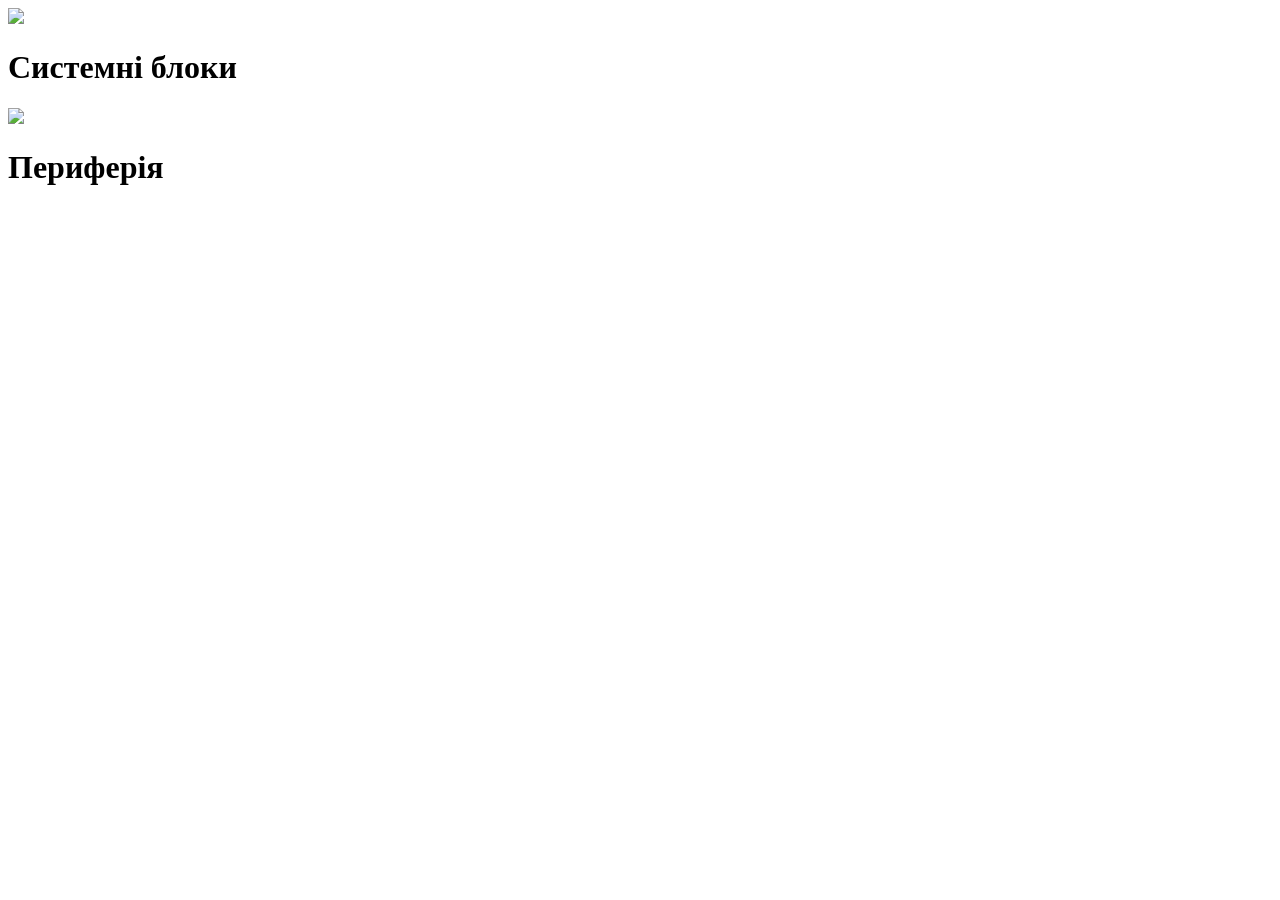
==== src/index.html @ f4bab84b "Update index.html" ====
<!DOCTYPE html>
<html lang="en">
<head>
    <meta charset="UTF-8">
    <meta name="viewport" content="width=device-width, initial-scale=1.0">
    <title>sigma</title>
    <link rel="stylesheet" href="style.css">
</head>
<body>
    <header>
        <div class="system">
            <div class="systemimg">
            <img src="images/systemimg.png">
            </div>
            <h1 class="systemtext">Системні блоки</h1>
        </div>
        <div class="items">
            <div class="itemimg">
            <img src="images/image 3 (1).png">
            </div>
            <h1 class="itemtext">Периферія</h1>
        </div>



        
        
    </header>
</body>
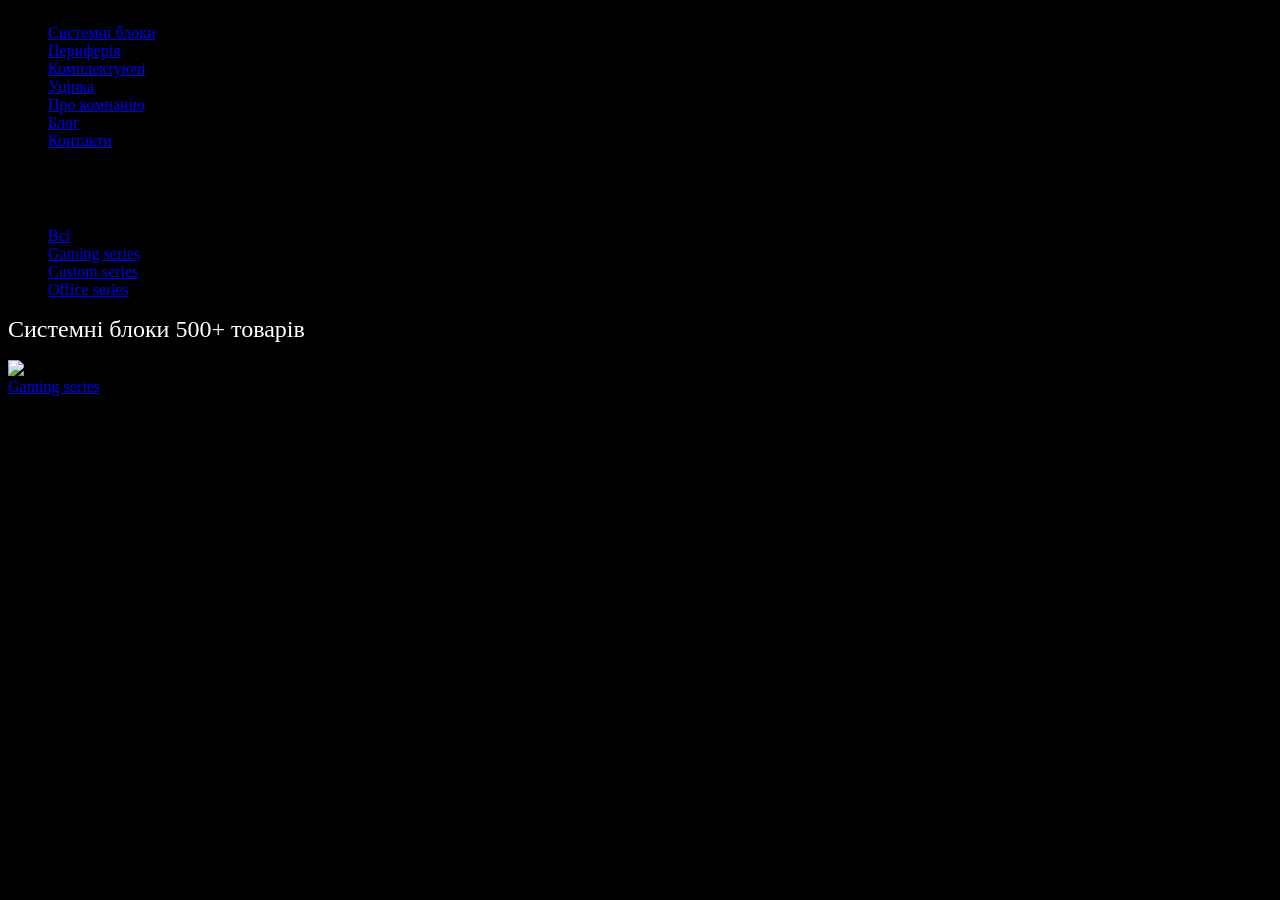
==== commit c8adeb55: "Update index.html" ====
--- a/src/index.html
+++ b/src/index.html
@@ -1,29 +1,72 @@
-<!DOCTYPE html>
-<html lang="en">
+<!doctype html>
+<html lang="eng">
+
 <head>
-    <meta charset="UTF-8">
-    <meta name="viewport" content="width=device-width, initial-scale=1.0">
-    <title>sigma</title>
-    <link rel="stylesheet" href="style.css">
+  <meta charset="utf-8" />
+  <meta name="viewport" content="width=device-width,initial-scale=1" />
+  <title>Магазин для геймерів</title>
+  <link rel="stylesheet" href="style.css">
 </head>
+
 <body>
-    <header>
-        <div class="system">
-            <div class="systemimg">
-            <img src="images/systemimg.png">
-            </div>
-            <h1 class="systemtext">Системні блоки</h1>
+  <div class="systemb">
+    <header class="systemb_header">
+      <nav class="topnavigation">
+        <ul class="topnavhref">
+          <li><a href=".">Системні блоки</a></li>
+          <li><a href=".">Периферія</a></li>
+          <li><a href=".">Комплектуючі</a></li>
+          <li><a href=".">Уцінка</a></li>
+          <li><a href=".">Про компанію</a></li>
+          <li><a href="https://www.instagram.com/flick.ua/">Блог</a></li>
+          <li><a href="#">Контакти</a></li>
+        </ul>
+      </nav>
+    </header>
+
+    <div class="sidenav">
+      <aside class="sidenav1">
+        <div class="sidecard">
+          <h4 class="sidetitle">Категорії</h4>
+          <ul class="sidelist">
+            <li><a class="all" href="#">Всі</a></li>
+            <li><a href="#">Gaming series</a></li>
+            <li><a href="#">Custom series</a></li>
+            <li><a href="#">Office series</a></li>
+          </ul>
         </div>
-        <div class="items">
-            <div class="itemimg">
-            <img src="images/image 3 (1).png">
-            </div>
-            <h1 class="itemtext">Периферія</h1>
-        </div>
+      </aside>
 
 
-
-        
-        
-    </header>
-</body>
+      <main class="mainlist">
+        <div class="mainhead">
+          <h1 class="maintitle">Системні блоки <span class="maincount">500+ товарів</span></h1>
+        </div>
+      
+        <section class="pccards">
+      
+          <article class="systemcards">
+      
+      
+            <div class="cardimage">
+              <img src="images/pc5060img.png" alt="Core i9 14900KF / RTX 5090">
+            </div>
+      
+            <div class="cardbody">
+              <a class="cardcategory" href="#">Gaming series</a>
+              <h3 class="cardtitle">Core i9 14900KF / RTX 5090</h3>
+      
+              <ul class="carddesk">
+                <li><span class="descname">Процесор:</span> <span class="descname1"> Core i9-14900KF</span></li>
+                <li><span class="descname">Відеокарта:</span> GeForce RTX 5090, 32GB</li>
+                <li><span class="descname">ОЗП:</span> 64GB (2×32) DDR5 6000 MHz</li>
+              </ul>
+      
+              <div class="cardprice">
+                <span class="cardprice1">52 731 <small>грн</small></span>
+              </div>
+            </div>
+          </article>
+      </body>
+      
+      </html>
--- a/src/style.css
+++ b/src/style.css
@@ -0,0 +1,40 @@
+body{
+    background-color: black;
+}
+
+
+h1{
+font-family: 'Inter';
+font-style: normal;
+font-weight: 400;
+font-size: 24px;
+line-height: 29px;
+color: #FFFFFF;
+
+}
+
+header{
+    display: flex;
+    flex-direction: row;
+    gap:100px
+}
+
+.systemtext{
+    margin-left: 60px;
+    margin-top:-30px;
+}
+
+.systemimg{
+    margin-top: 60px;
+    margin-left: 20px;
+}
+
+.itemimg{
+    margin-top: 60px;
+    margin-left:-40px
+    
+}
+
+.itemtext{
+    margin-top:-33px
+}
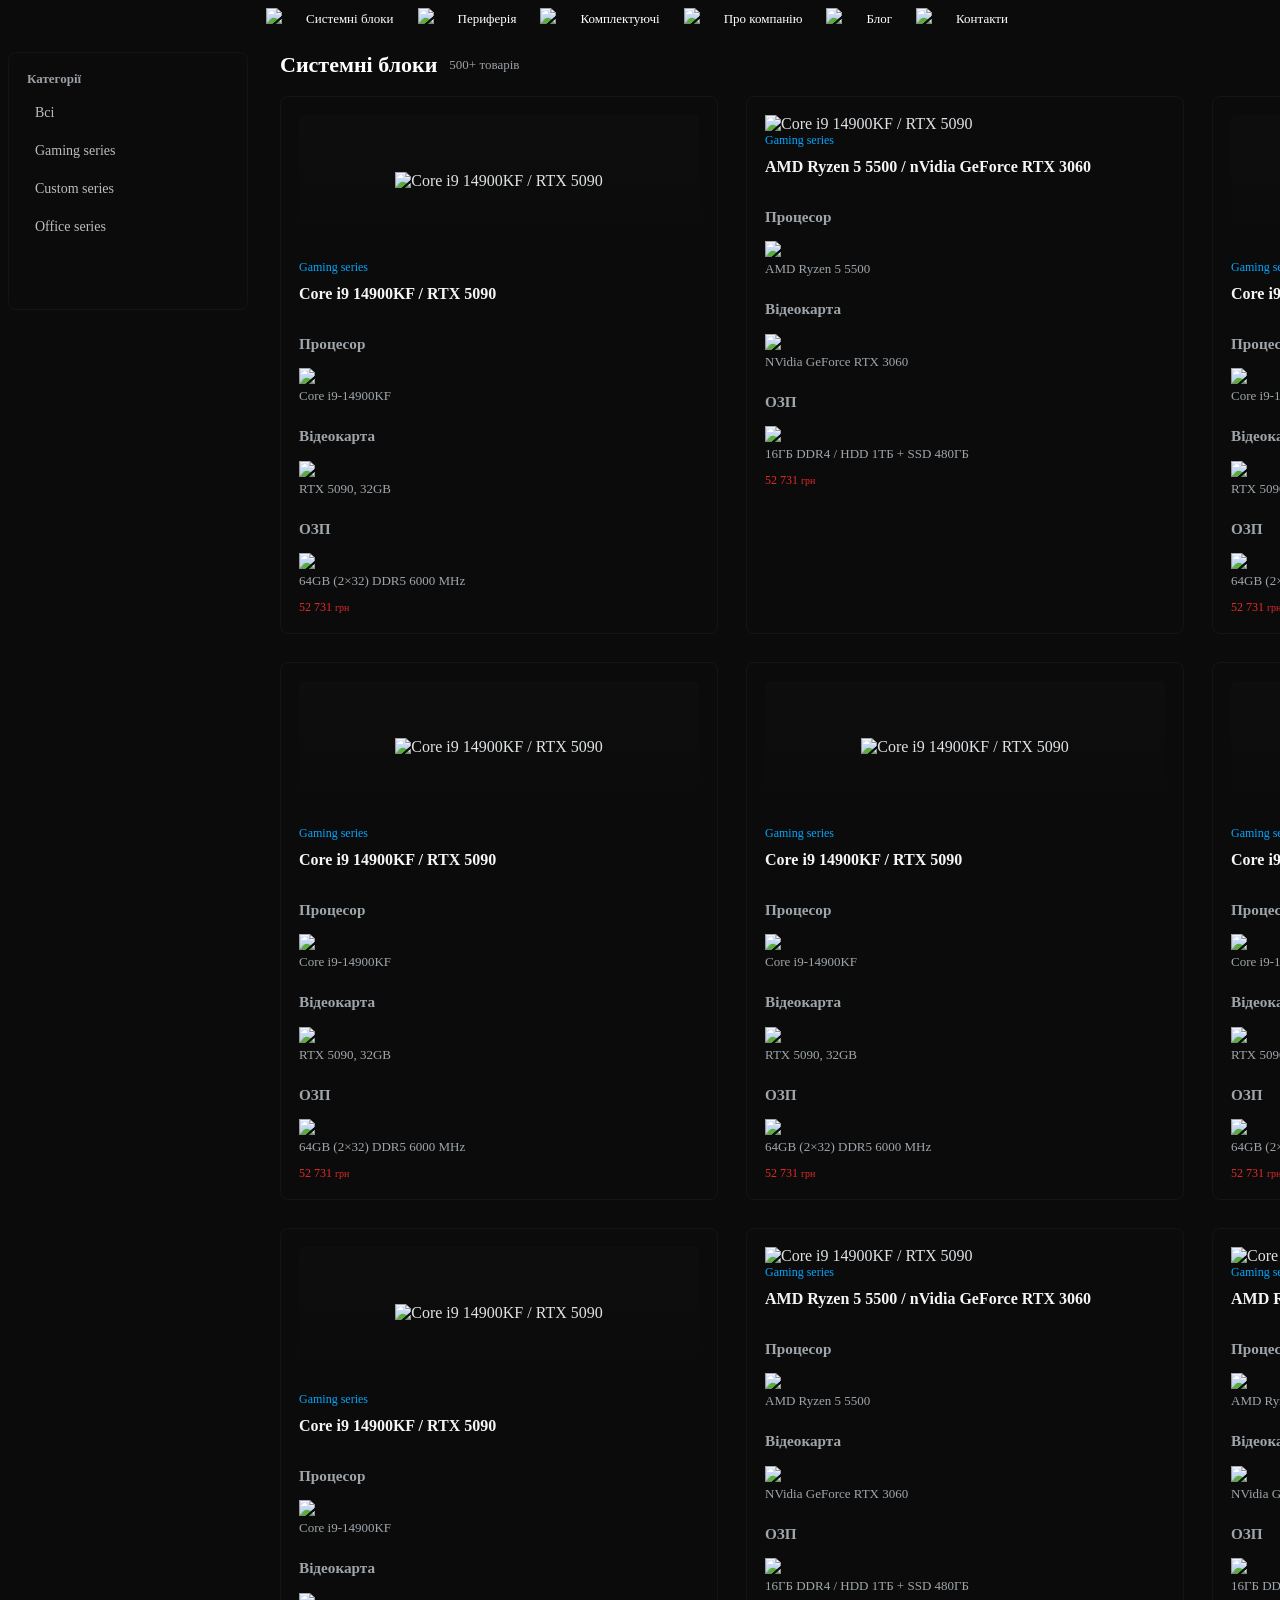
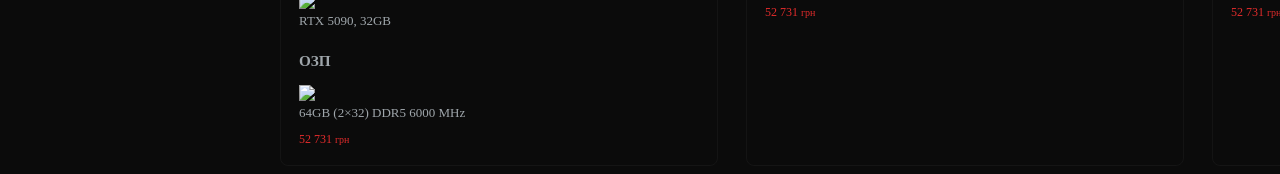
==== commit 5d0b335f: "Update index.html" ====
--- a/src/index.html
+++ b/src/index.html
@@ -13,15 +13,36 @@
     <header class="systemb_header">
       <nav class="topnavigation">
         <ul class="topnavhref">
-          <li><a href=".">Системні блоки</a></li>
-          <li><a href=".">Периферія</a></li>
+          <div class="headerimg">
+            <img src="images/systemblocks.png">
+          </div>
+          <div class="currentpage">
+            <li><a href=".">Системні блоки</a></li>
+          </div>
+          <div class="headerimg">
+            <img src="images/screen.png">
+          </div>
+          <li><a href="screen(page 2)/">Периферія</a></li>
+          <div class="headerimg">
+            <img src="images/cpu.png">
+          </div>
           <li><a href=".">Комплектуючі</a></li>
-          <li><a href=".">Уцінка</a></li>
+
+          <div class="headerimg">
+            <img src="images/abtus.png">
+          </div>
           <li><a href=".">Про компанію</a></li>
+          <div class="headerimg">
+            <img src="images/blog.png">
+          </div>
           <li><a href="https://www.instagram.com/flick.ua/">Блог</a></li>
+          <div class="headerimg">
+            <img src="images/kontakti.png">
+          </div>
           <li><a href="#">Контакти</a></li>
         </ul>
       </nav>
+
     </header>
 
     <div class="sidenav">
@@ -42,31 +63,370 @@
         <div class="mainhead">
           <h1 class="maintitle">Системні блоки <span class="maincount">500+ товарів</span></h1>
         </div>
-      
+
         <section class="pccards">
-      
-          <article class="systemcards">
-      
-      
-            <div class="cardimage">
-              <img src="images/pc5060img.png" alt="Core i9 14900KF / RTX 5090">
-            </div>
-      
-            <div class="cardbody">
-              <a class="cardcategory" href="#">Gaming series</a>
-              <h3 class="cardtitle">Core i9 14900KF / RTX 5090</h3>
-      
-              <ul class="carddesk">
-                <li><span class="descname">Процесор:</span> <span class="descname1"> Core i9-14900KF</span></li>
-                <li><span class="descname">Відеокарта:</span> GeForce RTX 5090, 32GB</li>
-                <li><span class="descname">ОЗП:</span> 64GB (2×32) DDR5 6000 MHz</li>
-              </ul>
-      
-              <div class="cardprice">
-                <span class="cardprice1">52 731 <small>грн</small></span>
-              </div>
-            </div>
-          </article>
-      </body>
-      
-      </html>
+
+          <article class="systemcards">
+
+
+            <div class="cardimage">
+              <img src="images/pc5060img.png" alt="Core i9 14900KF / RTX 5090">
+            </div>
+
+            <div class="cardbody">
+              <a class="cardcategory" href="#">Gaming series</a>
+              <h3 class="cardtitle">Core i9 14900KF / RTX 5090</h3>
+
+              <ul class="carddesk">
+                <li>
+                  <h1 class="descdesc">Процесор</h1>
+                  <div class="descimg">
+                    <img src="images/cpu.png">
+                  </div>
+                  <span class="descname"> Core i9-14900KF</span>
+                </li>
+                <li>
+                  <h1 class="descdesc">Відеокарта</h1>
+                  <div class="descimg">
+                    <img src="images/ddr1.png">
+                  </div>
+                  <span class="descname"> RTX 5090, 32GB</span>
+                </li>
+                <li>
+                  <h1 class="descdesc">ОЗП</h1>
+                  <div class="descimg">
+                    <img src="images/ddr.png">
+                  </div>
+                  <span class="descname"> 64GB (2×32) DDR5 6000 MHz</span>
+                </li>
+              </ul>
+
+              <div class="cardprice">
+                <span class="cardprice1">52 731 <small>грн</small></span>
+              </div>
+            </div>
+          </article>
+          <article class="systemcards">
+
+
+            <div class="carddimage">
+              <img src="images/pcamd.png" alt="Core i9 14900KF / RTX 5090">
+            </div>
+
+            <div class="cardbody">
+              <a class="cardcategory" href="#">Gaming series</a>
+              <h3 class="cardtitle">AMD Ryzen 5 5500 / nVidia GeForce RTX 3060</h3>
+
+              <ul class="carddesk">
+                <li>
+                  <h1 class="descdesc">Процесор</h1>
+                  <div class="descimg">
+                    <img src="images/cpu.png">
+                  </div>
+                  <span class="descname"> AMD Ryzen 5 5500</span>
+                </li>
+                <li>
+                  <h1 class="descdesc">Відеокарта</h1>
+                  <div class="descimg">
+                    <img src="images/ddr1.png">
+                  </div>
+                  <span class="descname"> NVidia GeForce RTX 3060</span>
+                </li>
+                <li>
+                  <h1 class="descdesc">ОЗП</h1>
+                  <div class="descimg">
+                    <img src="images/ddr.png">
+                  </div>
+                  <span class="descname"> 16ГБ DDR4 / HDD 1ТБ + SSD 480ГБ</span>
+                </li>
+              </ul>
+
+              <div class="cardprice">
+                <span class="cardprice1">52 731 <small>грн</small></span>
+              </div>
+            </div>
+          </article>
+          <article class="systemcards">
+
+
+            <div class="cardimage">
+              <img src="images/pc5060img.png" alt="Core i9 14900KF / RTX 5090">
+            </div>
+
+            <div class="cardbody">
+              <a class="cardcategory" href="#">Gaming series</a>
+              <h3 class="cardtitle">Core i9 14900KF / RTX 5090</h3>
+
+              <ul class="carddesk">
+                <li>
+                  <h1 class="descdesc">Процесор</h1>
+                  <div class="descimg">
+                    <img src="images/cpu.png">
+                  </div>
+                  <span class="descname"> Core i9-14900KF</span>
+                </li>
+                <li>
+                  <h1 class="descdesc">Відеокарта</h1>
+                  <div class="descimg">
+                    <img src="images/ddr1.png">
+                  </div>
+                  <span class="descname"> RTX 5090, 32GB</span>
+                </li>
+                <li>
+                  <h1 class="descdesc">ОЗП</h1>
+                  <div class="descimg">
+                    <img src="images/ddr.png">
+                  </div>
+                  <span class="descname"> 64GB (2×32) DDR5 6000 MHz</span>
+                </li>
+              </ul>
+
+              <div class="cardprice">
+                <span class="cardprice1">52 731 <small>грн</small></span>
+              </div>
+            </div>
+          </article>
+          <article class="systemcards">
+
+
+            <div class="cardimage">
+              <img src="images/pc5060img.png" alt="Core i9 14900KF / RTX 5090">
+            </div>
+
+            <div class="cardbody">
+              <a class="cardcategory" href="#">Gaming series</a>
+              <h3 class="cardtitle">Core i9 14900KF / RTX 5090</h3>
+
+              <ul class="carddesk">
+                <li>
+                  <h1 class="descdesc">Процесор</h1>
+                  <div class="descimg">
+                    <img src="images/cpu.png">
+                  </div>
+                  <span class="descname"> Core i9-14900KF</span>
+                </li>
+                <li>
+                  <h1 class="descdesc">Відеокарта</h1>
+                  <div class="descimg">
+                    <img src="images/ddr1.png">
+                  </div>
+                  <span class="descname"> RTX 5090, 32GB</span>
+                </li>
+                <li>
+                  <h1 class="descdesc">ОЗП</h1>
+                  <div class="descimg">
+                    <img src="images/ddr.png">
+                  </div>
+                  <span class="descname"> 64GB (2×32) DDR5 6000 MHz</span>
+                </li>
+              </ul>
+
+              <div class="cardprice">
+                <span class="cardprice1">52 731 <small>грн</small></span>
+              </div>
+            </div>
+          </article>
+          <article class="systemcards">
+
+
+            <div class="cardimage">
+              <img src="images/pc5060img.png" alt="Core i9 14900KF / RTX 5090">
+            </div>
+
+            <div class="cardbody">
+              <a class="cardcategory" href="#">Gaming series</a>
+              <h3 class="cardtitle">Core i9 14900KF / RTX 5090</h3>
+
+              <ul class="carddesk">
+                <li>
+                  <h1 class="descdesc">Процесор</h1>
+                  <div class="descimg">
+                    <img src="images/cpu.png">
+                  </div>
+                  <span class="descname"> Core i9-14900KF</span>
+                </li>
+                <li>
+                  <h1 class="descdesc">Відеокарта</h1>
+                  <div class="descimg">
+                    <img src="images/ddr1.png">
+                  </div>
+                  <span class="descname"> RTX 5090, 32GB</span>
+                </li>
+                <li>
+                  <h1 class="descdesc">ОЗП</h1>
+                  <div class="descimg">
+                    <img src="images/ddr.png">
+                  </div>
+                  <span class="descname"> 64GB (2×32) DDR5 6000 MHz</span>
+                </li>
+              </ul>
+
+              <div class="cardprice">
+                <span class="cardprice1">52 731 <small>грн</small></span>
+              </div>
+            </div>
+          </article>
+          <article class="systemcards">
+
+
+            <div class="cardimage">
+              <img src="images/pc5060img.png" alt="Core i9 14900KF / RTX 5090">
+            </div>
+
+            <div class="cardbody">
+              <a class="cardcategory" href="#">Gaming series</a>
+              <h3 class="cardtitle">Core i9 14900KF / RTX 5090</h3>
+
+              <ul class="carddesk">
+                <li>
+                  <h1 class="descdesc">Процесор</h1>
+                  <div class="descimg">
+                    <img src="images/cpu.png">
+                  </div>
+                  <span class="descname"> Core i9-14900KF</span>
+                </li>
+                <li>
+                  <h1 class="descdesc">Відеокарта</h1>
+                  <div class="descimg">
+                    <img src="images/ddr1.png">
+                  </div>
+                  <span class="descname"> RTX 5090, 32GB</span>
+                </li>
+                <li>
+                  <h1 class="descdesc">ОЗП</h1>
+                  <div class="descimg">
+                    <img src="images/ddr.png">
+                  </div>
+                  <span class="descname"> 64GB (2×32) DDR5 6000 MHz</span>
+                </li>
+              </ul>
+
+              <div class="cardprice">
+                <span class="cardprice1">52 731 <small>грн</small></span>
+              </div>
+            </div>
+          </article>
+          <article class="systemcards">
+
+
+            <div class="cardimage">
+              <img src="images/pc5060img.png" alt="Core i9 14900KF / RTX 5090">
+            </div>
+
+            <div class="cardbody">
+              <a class="cardcategory" href="#">Gaming series</a>
+              <h3 class="cardtitle">Core i9 14900KF / RTX 5090</h3>
+
+              <ul class="carddesk">
+                <li>
+                  <h1 class="descdesc">Процесор</h1>
+                  <div class="descimg">
+                    <img src="images/cpu.png">
+                  </div>
+                  <span class="descname"> Core i9-14900KF</span>
+                </li>
+                <li>
+                  <h1 class="descdesc">Відеокарта</h1>
+                  <div class="descimg">
+                    <img src="images/ddr1.png">
+                  </div>
+                  <span class="descname"> RTX 5090, 32GB</span>
+                </li>
+                <li>
+                  <h1 class="descdesc">ОЗП</h1>
+                  <div class="descimg">
+                    <img src="images/ddr.png">
+                  </div>
+                  <span class="descname"> 64GB (2×32) DDR5 6000 MHz</span>
+                </li>
+              </ul>
+
+              <div class="cardprice">
+                <span class="cardprice1">52 731 <small>грн</small></span>
+              </div>
+            </div>
+          </article>
+          <article class="systemcards">
+            <div class="carddimage">
+              <img src="images/pcamd.png" alt="Core i9 14900KF / RTX 5090">
+            </div>
+
+            <div class="cardbody">
+              <a class="cardcategory" href="#">Gaming series</a>
+              <h3 class="cardtitle">AMD Ryzen 5 5500 / nVidia GeForce RTX 3060</h3>
+
+              <ul class="carddesk">
+                <li>
+                  <h1 class="descdesc">Процесор</h1>
+                  <div class="descimg">
+                    <img src="images/cpu.png">
+                  </div>
+                  <span class="descname"> AMD Ryzen 5 5500</span>
+                </li>
+                <li>
+                  <h1 class="descdesc">Відеокарта</h1>
+                  <div class="descimg">
+                    <img src="images/ddr1.png">
+                  </div>
+                  <span class="descname"> NVidia GeForce RTX 3060</span>
+                </li>
+                <li>
+                  <h1 class="descdesc">ОЗП</h1>
+                  <div class="descimg">
+                    <img src="images/ddr.png">
+                  </div>
+                  <span class="descname"> 16ГБ DDR4 / HDD 1ТБ + SSD 480ГБ</span>
+                </li>
+              </ul>
+
+              <div class="cardprice">
+                <span class="cardprice1">52 731 <small>грн</small></span>
+              </div>
+            </div>
+          </article>
+
+
+          <article class="systemcards">
+
+
+            <div class="carddimage">
+              <img src="images/pcamd.png" alt="Core i9 14900KF / RTX 5090">
+            </div>
+
+            <div class="cardbody">
+              <a class="cardcategory" href="#">Gaming series</a>
+              <h3 class="cardtitle">AMD Ryzen 5 5500 / nVidia GeForce RTX 3060</h3>
+
+              <ul class="carddesk">
+                <li>
+                  <h1 class="descdesc">Процесор</h1>
+                  <div class="descimg">
+                    <img src="images/cpu.png">
+                  </div>
+                  <span class="descname"> AMD Ryzen 5 5500</span>
+                </li>
+                <li>
+                  <h1 class="descdesc">Відеокарта</h1>
+                  <div class="descimg">
+                    <img src="images/ddr1.png">
+                  </div>
+                  <span class="descname"> NVidia GeForce RTX 3060</span>
+                </li>
+                <li>
+                  <h1 class="descdesc">ОЗП</h1>
+                  <div class="descimg">
+                    <img src="images/ddr.png">
+                  </div>
+                  <span class="descname"> 16ГБ DDR4 / HDD 1ТБ + SSD 480ГБ</span>
+                </li>
+              </ul>
+
+              <div class="cardprice">
+                <span class="cardprice1">52 731 <small>грн</small></span>
+              </div>
+            </div>
+          </article>
+
+
+</body>
+</html>
--- a/src/style.css
+++ b/src/style.css
@@ -1,40 +1,213 @@
-body{
-    background-color: black;
-}
-
-
-h1{
-font-family: 'Inter';
-font-style: normal;
-font-weight: 400;
-font-size: 24px;
-line-height: 29px;
-color: #FFFFFF;
-
-}
-
-header{
-    display: flex;
-    flex-direction: row;
-    gap:100px
-}
-
-.systemtext{
-    margin-left: 60px;
-    margin-top:-30px;
-}
-
-.systemimg{
-    margin-top: 60px;
-    margin-left: 20px;
-}
-
-.itemimg{
-    margin-top: 60px;
-    margin-left:-40px
-    
-}
-
-.itemtext{
-    margin-top:-33px
-}
+body {
+  background-color: #0b0b0b;
+}
+
+
+.systemb_header {
+  display: flex;
+  justify-content: center;
+  margin-bottom: 18px;
+}
+
+.topnavhref {
+  list-style: none;
+  display: flex;
+  gap: 18px;
+  margin: 0;
+  padding: 0;
+  align-items: center;
+}
+
+.topnavhref a {
+  color: white;
+  text-decoration: none;
+  font-size: 13px;
+  padding: 4px 6px;
+}
+
+.topnavhref a:hover {
+  color: #06a6ff;
+}
+
+.sidenav {
+  display: grid;
+  grid-template-columns: 240px 1fr;
+  gap: 32px;
+  align-items: start;
+}
+
+
+.sidenav1 {
+  padding-top: 6px;
+}
+
+.sidecard {
+  border: 1px solid rgba(255, 255, 255, 0.04);
+  padding: 18px;
+  border-radius: 8px;
+  min-height: 220px;
+  color: #bdbdbd;
+}
+
+.sidetitle {
+  margin: 0 0 12px 0;
+  font-size: 13px;
+  color: #9aa0a6;
+}
+
+.sidelist {
+  list-style: none;
+  margin: 0;
+  padding: 0;
+  display: flex;
+  flex-direction: column;
+  gap: 10px;
+}
+
+.sidelist a {
+  color: #bdbdbd;
+  text-decoration: none;
+  font-size: 14px;
+  padding: 6px 8px;
+  border-radius: 6px;
+  display: inline-block;
+}
+
+.sidelist a:hover {
+  color: #06a6ff;
+}
+
+
+
+.mainlist {
+  padding-top: 6px;
+}
+
+
+.mainhead {
+  margin-bottom: 18px;
+}
+
+.maintitle {
+  color: #fff;
+  font-size: 22px;
+  margin: 0;
+  font-weight: 600;
+  display: flex;
+  align-items: center;
+  gap: 12px;
+}
+
+.maincount {
+  color: #9aa0a6;
+  font-weight: 400;
+  font-size: 13px;
+}
+
+
+.pccards {
+  display: grid;
+  grid-template-columns: repeat(3, 1fr);
+  gap: 28px;
+}
+
+
+.systemcards {
+  position: relative;
+  width: 400px;
+  height: 500px;
+  padding: 18px;
+  border-radius: 8px;
+  border: 1px solid rgba(255, 255, 255, 0.04);
+  display: flex;
+  flex-direction: column;
+  color: #dfe3e5;
+}
+
+
+.card-badge {
+  position: absolute;
+  top: -10px;
+  left: 16px;
+  background: #ffffff;
+  color: #0b0b0b;
+  font-weight: 600;
+  font-size: 12px;
+  padding: 6px 10px;
+  border-radius: 8px;
+  box-shadow: 0 4px 10px rgba(0, 0, 0, 0.2);
+}
+
+
+.cardimage {
+  height: 180px;
+  display: flex;
+  align-items: center;
+  justify-content: center;
+  margin-bottom: 12px;
+  border-radius: 6px;
+  overflow: hidden;
+  background: linear-gradient(180deg, rgba(255, 255, 255, 0.01), rgba(255, 255, 255, 0.00));
+}
+
+.cardimage img {
+  max-height: 170px;
+  object-fit: contain;
+  display: block;
+}
+
+.cardbody {
+  display: flex;
+  flex-direction: column;
+  gap: 10px;
+  flex: 1;
+}
+
+
+.cardcategory {
+  color: #06a6ff;
+  font-size: 12px;
+  text-decoration: none;
+}
+
+
+.cardtitle {
+  margin: 0;
+  font-size: 16px;
+  color: #f5f5f5;
+  line-height: 1.18;
+}
+
+
+.carddesk {
+  list-style: none;
+  margin: 6px 0 0;
+  padding: 0;
+  color: #9fa6ab;
+  font-size: 13px;
+  display: flex;
+  flex-direction: column;
+  gap: 8px;
+}
+
+
+
+
+.product-bottom {
+  margin-top: auto;
+  display: flex;
+  align-items: center;
+  justify-content: space-between;
+}
+
+.cardprice {
+  color: #e02b2b;
+  font-weight: 700;
+  font-size: 14px;
+}
+
+.cardprice1 {
+  font-weight: 400;
+  color: #e02b2b;
+  font-size: 12px;
+}
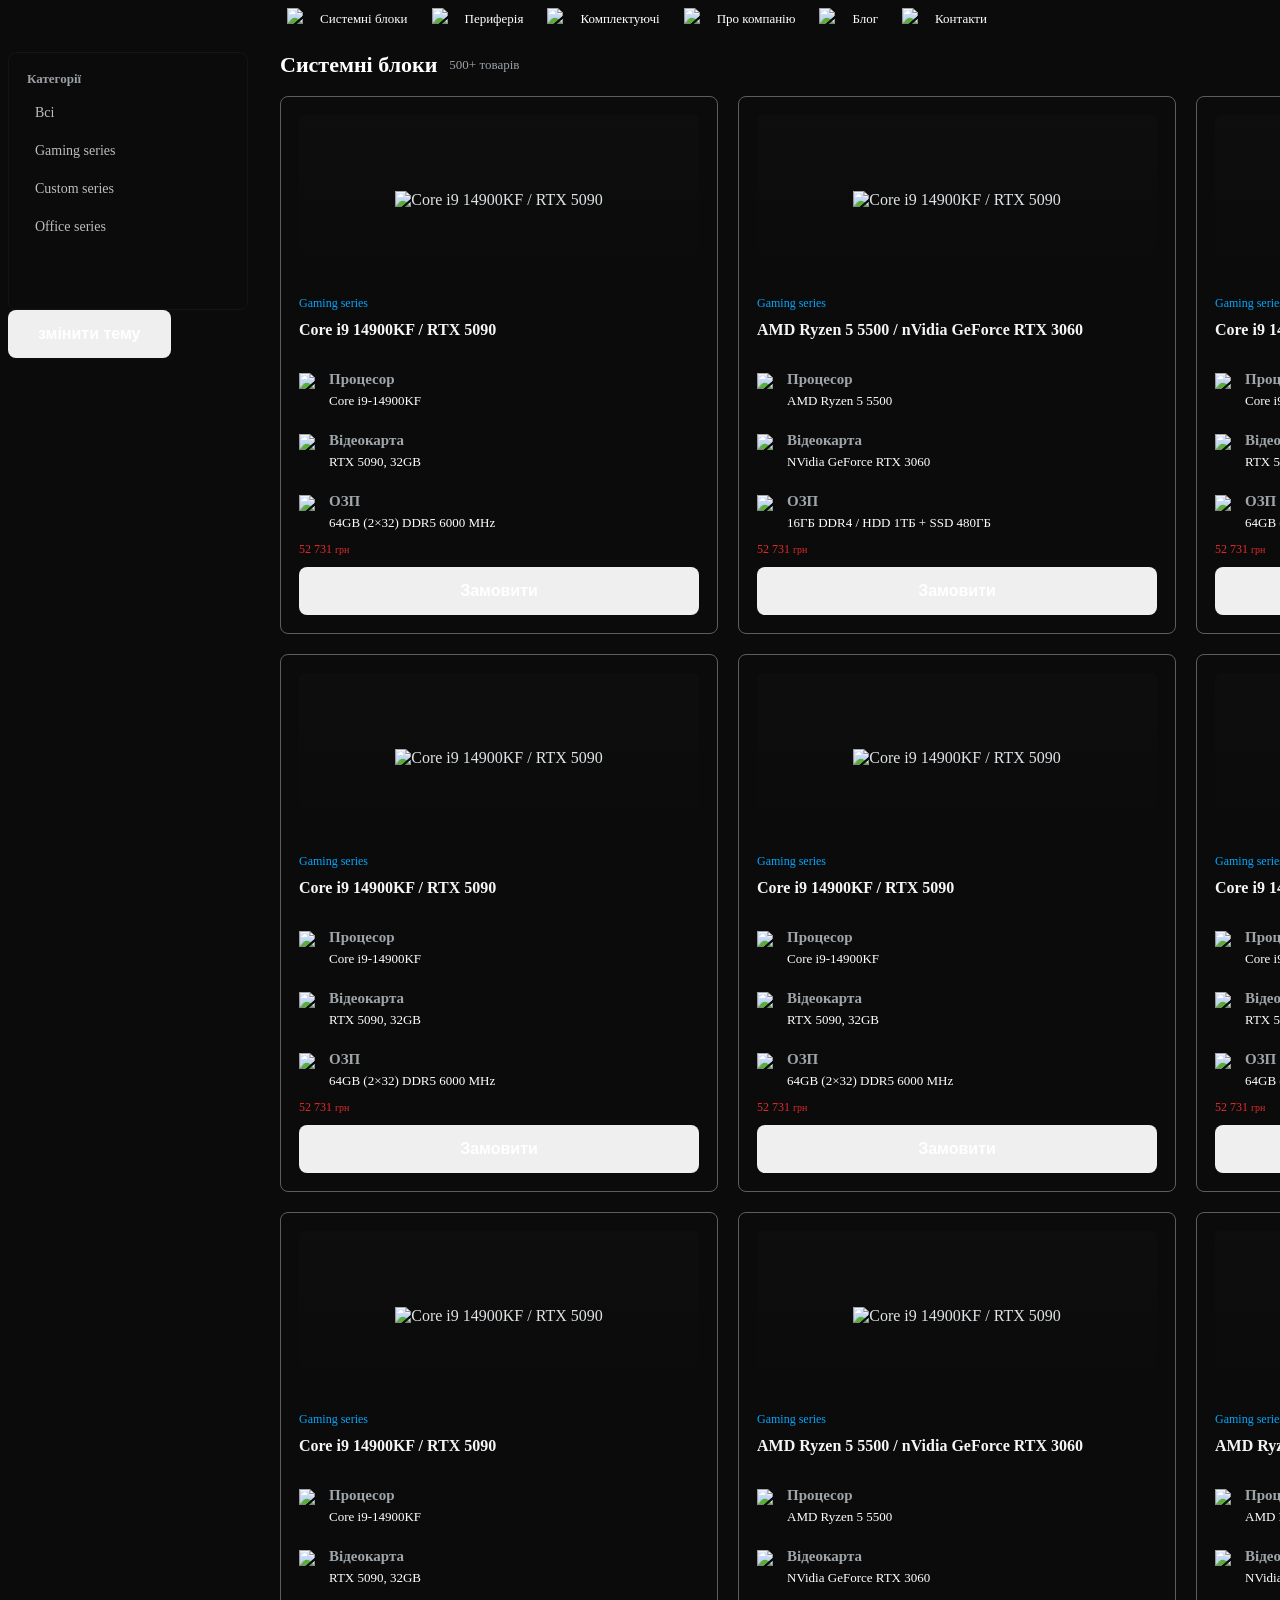
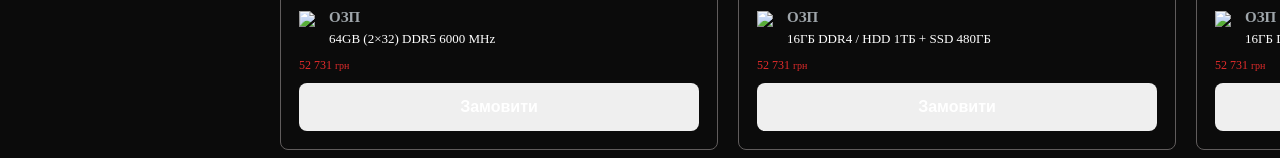
==== commit 414addeb: "Update index.html" ====
--- a/src/index.html
+++ b/src/index.html
@@ -55,7 +55,9 @@
             <li><a href="#">Custom series</a></li>
             <li><a href="#">Office series</a></li>
           </ul>
+          
         </div>
+        <button class="theme">змінити тему</button>
       </aside>
 
 
@@ -104,6 +106,7 @@
               <div class="cardprice">
                 <span class="cardprice1">52 731 <small>грн</small></span>
               </div>
+              <button class="toorder">Замовити</button>
             </div>
           </article>
           <article class="systemcards">
@@ -144,206 +147,213 @@
               <div class="cardprice">
                 <span class="cardprice1">52 731 <small>грн</small></span>
               </div>
-            </div>
-          </article>
-          <article class="systemcards">
-
-
-            <div class="cardimage">
-              <img src="images/pc5060img.png" alt="Core i9 14900KF / RTX 5090">
-            </div>
-
-            <div class="cardbody">
-              <a class="cardcategory" href="#">Gaming series</a>
-              <h3 class="cardtitle">Core i9 14900KF / RTX 5090</h3>
-
-              <ul class="carddesk">
-                <li>
-                  <h1 class="descdesc">Процесор</h1>
-                  <div class="descimg">
-                    <img src="images/cpu.png">
-                  </div>
-                  <span class="descname"> Core i9-14900KF</span>
-                </li>
-                <li>
-                  <h1 class="descdesc">Відеокарта</h1>
-                  <div class="descimg">
-                    <img src="images/ddr1.png">
-                  </div>
-                  <span class="descname"> RTX 5090, 32GB</span>
-                </li>
-                <li>
-                  <h1 class="descdesc">ОЗП</h1>
-                  <div class="descimg">
-                    <img src="images/ddr.png">
-                  </div>
-                  <span class="descname"> 64GB (2×32) DDR5 6000 MHz</span>
-                </li>
-              </ul>
-
-              <div class="cardprice">
-                <span class="cardprice1">52 731 <small>грн</small></span>
-              </div>
-            </div>
-          </article>
-          <article class="systemcards">
-
-
-            <div class="cardimage">
-              <img src="images/pc5060img.png" alt="Core i9 14900KF / RTX 5090">
-            </div>
-
-            <div class="cardbody">
-              <a class="cardcategory" href="#">Gaming series</a>
-              <h3 class="cardtitle">Core i9 14900KF / RTX 5090</h3>
-
-              <ul class="carddesk">
-                <li>
-                  <h1 class="descdesc">Процесор</h1>
-                  <div class="descimg">
-                    <img src="images/cpu.png">
-                  </div>
-                  <span class="descname"> Core i9-14900KF</span>
-                </li>
-                <li>
-                  <h1 class="descdesc">Відеокарта</h1>
-                  <div class="descimg">
-                    <img src="images/ddr1.png">
-                  </div>
-                  <span class="descname"> RTX 5090, 32GB</span>
-                </li>
-                <li>
-                  <h1 class="descdesc">ОЗП</h1>
-                  <div class="descimg">
-                    <img src="images/ddr.png">
-                  </div>
-                  <span class="descname"> 64GB (2×32) DDR5 6000 MHz</span>
-                </li>
-              </ul>
-
-              <div class="cardprice">
-                <span class="cardprice1">52 731 <small>грн</small></span>
-              </div>
-            </div>
-          </article>
-          <article class="systemcards">
-
-
-            <div class="cardimage">
-              <img src="images/pc5060img.png" alt="Core i9 14900KF / RTX 5090">
-            </div>
-
-            <div class="cardbody">
-              <a class="cardcategory" href="#">Gaming series</a>
-              <h3 class="cardtitle">Core i9 14900KF / RTX 5090</h3>
-
-              <ul class="carddesk">
-                <li>
-                  <h1 class="descdesc">Процесор</h1>
-                  <div class="descimg">
-                    <img src="images/cpu.png">
-                  </div>
-                  <span class="descname"> Core i9-14900KF</span>
-                </li>
-                <li>
-                  <h1 class="descdesc">Відеокарта</h1>
-                  <div class="descimg">
-                    <img src="images/ddr1.png">
-                  </div>
-                  <span class="descname"> RTX 5090, 32GB</span>
-                </li>
-                <li>
-                  <h1 class="descdesc">ОЗП</h1>
-                  <div class="descimg">
-                    <img src="images/ddr.png">
-                  </div>
-                  <span class="descname"> 64GB (2×32) DDR5 6000 MHz</span>
-                </li>
-              </ul>
-
-              <div class="cardprice">
-                <span class="cardprice1">52 731 <small>грн</small></span>
-              </div>
-            </div>
-          </article>
-          <article class="systemcards">
-
-
-            <div class="cardimage">
-              <img src="images/pc5060img.png" alt="Core i9 14900KF / RTX 5090">
-            </div>
-
-            <div class="cardbody">
-              <a class="cardcategory" href="#">Gaming series</a>
-              <h3 class="cardtitle">Core i9 14900KF / RTX 5090</h3>
-
-              <ul class="carddesk">
-                <li>
-                  <h1 class="descdesc">Процесор</h1>
-                  <div class="descimg">
-                    <img src="images/cpu.png">
-                  </div>
-                  <span class="descname"> Core i9-14900KF</span>
-                </li>
-                <li>
-                  <h1 class="descdesc">Відеокарта</h1>
-                  <div class="descimg">
-                    <img src="images/ddr1.png">
-                  </div>
-                  <span class="descname"> RTX 5090, 32GB</span>
-                </li>
-                <li>
-                  <h1 class="descdesc">ОЗП</h1>
-                  <div class="descimg">
-                    <img src="images/ddr.png">
-                  </div>
-                  <span class="descname"> 64GB (2×32) DDR5 6000 MHz</span>
-                </li>
-              </ul>
-
-              <div class="cardprice">
-                <span class="cardprice1">52 731 <small>грн</small></span>
-              </div>
-            </div>
-          </article>
-          <article class="systemcards">
-
-
-            <div class="cardimage">
-              <img src="images/pc5060img.png" alt="Core i9 14900KF / RTX 5090">
-            </div>
-
-            <div class="cardbody">
-              <a class="cardcategory" href="#">Gaming series</a>
-              <h3 class="cardtitle">Core i9 14900KF / RTX 5090</h3>
-
-              <ul class="carddesk">
-                <li>
-                  <h1 class="descdesc">Процесор</h1>
-                  <div class="descimg">
-                    <img src="images/cpu.png">
-                  </div>
-                  <span class="descname"> Core i9-14900KF</span>
-                </li>
-                <li>
-                  <h1 class="descdesc">Відеокарта</h1>
-                  <div class="descimg">
-                    <img src="images/ddr1.png">
-                  </div>
-                  <span class="descname"> RTX 5090, 32GB</span>
-                </li>
-                <li>
-                  <h1 class="descdesc">ОЗП</h1>
-                  <div class="descimg">
-                    <img src="images/ddr.png">
-                  </div>
-                  <span class="descname"> 64GB (2×32) DDR5 6000 MHz</span>
-                </li>
-              </ul>
-
-              <div class="cardprice">
-                <span class="cardprice1">52 731 <small>грн</small></span>
-              </div>
+              <button class="toorder">Замовити</button>
+            </div>
+          </article>
+          <article class="systemcards">
+
+
+            <div class="cardimage">
+              <img src="images/pc5060img.png" alt="Core i9 14900KF / RTX 5090">
+            </div>
+
+            <div class="cardbody">
+              <a class="cardcategory" href="#">Gaming series</a>
+              <h3 class="cardtitle">Core i9 14900KF / RTX 5090</h3>
+
+              <ul class="carddesk">
+                <li>
+                  <h1 class="descdesc">Процесор</h1>
+                  <div class="descimg">
+                    <img src="images/cpu.png">
+                  </div>
+                  <span class="descname"> Core i9-14900KF</span>
+                </li>
+                <li>
+                  <h1 class="descdesc">Відеокарта</h1>
+                  <div class="descimg">
+                    <img src="images/ddr1.png">
+                  </div>
+                  <span class="descname"> RTX 5090, 32GB</span>
+                </li>
+                <li>
+                  <h1 class="descdesc">ОЗП</h1>
+                  <div class="descimg">
+                    <img src="images/ddr.png">
+                  </div>
+                  <span class="descname"> 64GB (2×32) DDR5 6000 MHz</span>
+                </li>
+              </ul>
+
+              <div class="cardprice">
+                <span class="cardprice1">52 731 <small>грн</small></span>
+              </div>
+              <button class="toorder">Замовити</button>
+            </div>
+          </article>
+          <article class="systemcards">
+
+
+            <div class="cardimage">
+              <img src="images/pc5060img.png" alt="Core i9 14900KF / RTX 5090">
+            </div>
+
+            <div class="cardbody">
+              <a class="cardcategory" href="#">Gaming series</a>
+              <h3 class="cardtitle">Core i9 14900KF / RTX 5090</h3>
+
+              <ul class="carddesk">
+                <li>
+                  <h1 class="descdesc">Процесор</h1>
+                  <div class="descimg">
+                    <img src="images/cpu.png">
+                  </div>
+                  <span class="descname"> Core i9-14900KF</span>
+                </li>
+                <li>
+                  <h1 class="descdesc">Відеокарта</h1>
+                  <div class="descimg">
+                    <img src="images/ddr1.png">
+                  </div>
+                  <span class="descname"> RTX 5090, 32GB</span>
+                </li>
+                <li>
+                  <h1 class="descdesc">ОЗП</h1>
+                  <div class="descimg">
+                    <img src="images/ddr.png">
+                  </div>
+                  <span class="descname"> 64GB (2×32) DDR5 6000 MHz</span>
+                </li>
+              </ul>
+              
+              <div class="cardprice">
+                <span class="cardprice1">52 731 <small>грн</small></span>
+              </div>
+              <button class="toorder">Замовити</button>
+            </div>
+          </article>
+          <article class="systemcards">
+
+
+            <div class="cardimage">
+              <img src="images/pc5060img.png" alt="Core i9 14900KF / RTX 5090">
+            </div>
+            
+
+            <div class="cardbody">
+              <a class="cardcategory" href="#">Gaming series</a>
+              <h3 class="cardtitle">Core i9 14900KF / RTX 5090</h3>
+
+              <ul class="carddesk">
+                <li>
+                  <h1 class="descdesc">Процесор</h1>
+                  <div class="descimg">
+                    <img src="images/cpu.png">
+                  </div>
+                  <span class="descname"> Core i9-14900KF</span>
+                </li>
+                <li>
+                  <h1 class="descdesc">Відеокарта</h1>
+                  <div class="descimg">
+                    <img src="images/ddr1.png">
+                  </div>
+                  <span class="descname"> RTX 5090, 32GB</span>
+                </li>
+                <li>
+                  <h1 class="descdesc">ОЗП</h1>
+                  <div class="descimg">
+                    <img src="images/ddr.png">
+                  </div>
+                  <span class="descname"> 64GB (2×32) DDR5 6000 MHz</span>
+                </li>
+              </ul>
+
+              <div class="cardprice">
+                <span class="cardprice1">52 731 <small>грн</small></span>
+              </div>
+              <button class="toorder">Замовити</button>
+            </div>
+          </article>
+          <article class="systemcards">
+
+
+            <div class="cardimage">
+              <img src="images/pc5060img.png" alt="Core i9 14900KF / RTX 5090">
+            </div>
+
+            <div class="cardbody">
+              <a class="cardcategory" href="#">Gaming series</a>
+              <h3 class="cardtitle">Core i9 14900KF / RTX 5090</h3>
+
+              <ul class="carddesk">
+                <li>
+                  <h1 class="descdesc">Процесор</h1>
+                  <div class="descimg">
+                    <img src="images/cpu.png">
+                  </div>
+                  <span class="descname"> Core i9-14900KF</span>
+                </li>
+                <li>
+                  <h1 class="descdesc">Відеокарта</h1>
+                  <div class="descimg">
+                    <img src="images/ddr1.png">
+                  </div>
+                  <span class="descname"> RTX 5090, 32GB</span>
+                </li>
+                <li>
+                  <h1 class="descdesc">ОЗП</h1>
+                  <div class="descimg">
+                    <img src="images/ddr.png">
+                  </div>
+                  <span class="descname"> 64GB (2×32) DDR5 6000 MHz</span>
+                </li>
+              </ul>
+
+              <div class="cardprice">
+                <span class="cardprice1">52 731 <small>грн</small></span>
+              </div>
+              <button class="toorder">Замовити</button>
+            </div>
+          </article>
+          <article class="systemcards">
+
+
+            <div class="cardimage">
+              <img src="images/pc5060img.png" alt="Core i9 14900KF / RTX 5090">
+            </div>
+
+            <div class="cardbody">
+              <a class="cardcategory" href="#">Gaming series</a>
+              <h3 class="cardtitle">Core i9 14900KF / RTX 5090</h3>
+
+              <ul class="carddesk">
+                <li>
+                  <h1 class="descdesc">Процесор</h1>
+                  <div class="descimg">
+                    <img src="images/cpu.png">
+                  </div>
+                  <span class="descname"> Core i9-14900KF</span>
+                </li>
+                <li>
+                  <h1 class="descdesc">Відеокарта</h1>
+                  <div class="descimg">
+                    <img src="images/ddr1.png">
+                  </div>
+                  <span class="descname"> RTX 5090, 32GB</span>
+                </li>
+                <li>
+                  <h1 class="descdesc">ОЗП</h1>
+                  <div class="descimg">
+                    <img src="images/ddr.png">
+                  </div>
+                  <span class="descname"> 64GB (2×32) DDR5 6000 MHz</span>
+                </li>
+              </ul>
+
+              <div class="cardprice">
+                <span class="cardprice1">52 731 <small>грн</small></span>
+              </div>
+              <button class="toorder">Замовити</button>
             </div>
           </article>
           <article class="systemcards">
@@ -382,6 +392,7 @@
               <div class="cardprice">
                 <span class="cardprice1">52 731 <small>грн</small></span>
               </div>
+              <button class="toorder">Замовити</button>
             </div>
           </article>
 
@@ -424,9 +435,24 @@
               <div class="cardprice">
                 <span class="cardprice1">52 731 <small>грн</small></span>
               </div>
-            </div>
-          </article>
-
-
+              <button class="toorder">Замовити</button>
+            </div>
+          </article>
+          
+
+<script>
+  let allButtons = document.querySelectorAll('button');
+let button = document.querySelector('toorder')
+let button1 = document.querySelector('theme')
+
+allButtons.forEach(button => {
+   if (button.textContent.includes('Замовити')) {
+    button.addEventListener('click', () => {
+        alert('Ваше замовлення буде відправлено')
+        });
+    }})
+</script>
 </body>
+
+
 </html>
--- a/src/style.css
+++ b/src/style.css
@@ -2,6 +2,26 @@
   background-color: #0b0b0b;
 }
 
+button {
+  position: relative;
+  padding: 15px 30px;
+  font-size: 16px;
+  font-weight: bold;
+  border: none;
+  border-radius: 8px;
+  cursor: pointer;
+  transition: all 0.4s ease;
+  overflow: hidden;
+  color: white;
+}
+
+.headerimg {
+  width: 9px;
+}
+
+body.light {
+  background: #f2f2f2;
+}
 
 .systemb_header {
   display: flex;
@@ -46,7 +66,7 @@
   padding: 18px;
   border-radius: 8px;
   min-height: 220px;
-  color: #bdbdbd;
+  color: lightgrey;
 }
 
 .sidetitle {
@@ -117,8 +137,6 @@
   width: 400px;
   height: 500px;
   padding: 18px;
-  border-radius: 8px;
-  border: 1px solid rgba(255, 255, 255, 0.04);
   display: flex;
   flex-direction: column;
   color: #dfe3e5;
@@ -155,12 +173,17 @@
   object-fit: contain;
   display: block;
 }
+.carddimage img {
+  max-height: 170px;
+  object-fit: contain;
+  display: block;
+}
 
 .cardbody {
   display: flex;
   flex-direction: column;
   gap: 10px;
-  flex: 1;
+  
 }
 
 
@@ -190,8 +213,48 @@
   gap: 8px;
 }
 
-
-
+.descdesc{
+  font-size: 15px;
+  margin-left: 30px;
+}
+
+.carddimage:hover{
+  cursor: pointer;
+  content: url("images/pcamd2.png");
+
+}
+.themetoggle {
+  border: 2px solid #0ff;
+  background: transparent;
+  color: #0ff;
+  box-shadow: 0 0 5px #0ff;
+}
+
+.themetoggle:hover {
+  background: #0ff;
+  color: #111;
+  box-shadow: 0 0 20px #0ff, 0 0 40px #0ff;
+}
+
+.descname {
+  margin-top: -300px;
+  margin-left: 30px;
+  color:white
+}
+.carddimage{
+  height: 180px;
+  display: flex;
+  align-items: center;
+  justify-content: center;
+  margin-bottom: 12px;
+  border-radius: 6px;
+  overflow: hidden;
+  background: linear-gradient(180deg, rgba(255, 255, 255, 0.01), rgba(255, 255, 255, 0.00));
+}
+.cardimage:hover{
+  cursor: pointer;
+  content: url("images/5060img2.png");
+}
 
 .product-bottom {
   margin-top: auto;
@@ -211,3 +274,23 @@
   color: #e02b2b;
   font-size: 12px;
 }
+
+.descimg img{
+  width: 27px;
+}
+
+
+.descdesc{
+  margin-bottom:-15px;
+}
+
+.pccards{
+  gap:20px;
+  
+  
+}
+
+.systemcards{
+  border: #605C5C solid 1px;
+ border-radius: 8px;
+}
